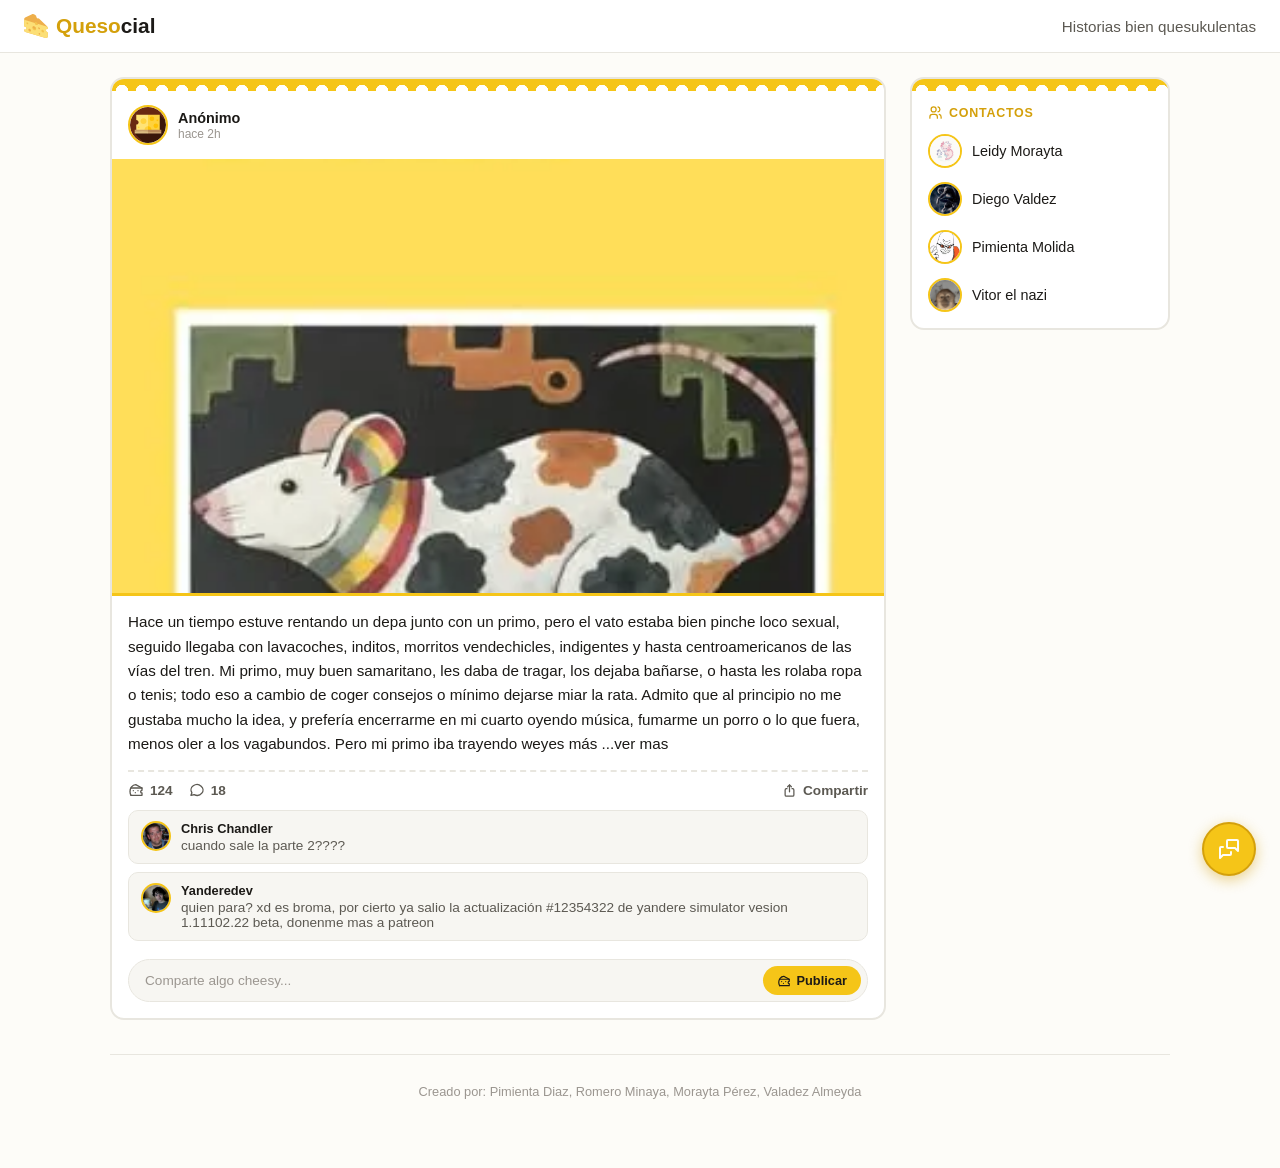
==== index.html @ 1cad921f "Lanzamiento de Quesocial Primer y ultimo commit, espero" ====
<!DOCTYPE html>
<html lang="es">
<head>
    <meta charset="UTF-8">
    <meta name="viewport" content="width=device-width, initial-scale=1.0">
    <title>Quesocial</title>
    <link rel="stylesheet" href="index.css">
</head>
<body>

    <header class="header">
        <div class="logo_mamalon">
            <a href="index.html">
                <img src="Logo.svg" alt="Logo Quesocial" class="logo-icon">
                <h1><span class="logo-queso">Queso</span><span class="logo-cial">cial</span></h1>
            </a>
        </div>
        <div class="username_header">
            <span>Historias bien quesukulentas</span>
        </div>
    </header>

    <main class="contenedor">

        <section class="feed">
            <article class="publicación">
                <div class="publi__author">
                    <img src="Sinonimo.svg" alt="Avatar Anónimo" class="avatar-default" style="border-radius: 50%; object-fit: cover; width: 40px; height: 40px;">
                    <div class="publi__author-info">
                        <span class="publi__author-name">Anónimo</span>
                        <span class="publi__author-time">hace 2h</span>
                    </div>
                </div>
                <div class="contenedor_imagen">
                    <img src="ratita.webp" alt="Ilustración de una rata estilo arte popular" class="publi__image">
                </div>

                <p class="publi__text">
                    Hace un tiempo estuve rentando un depa junto con un primo, pero el vato estaba bien pinche loco sexual, seguido llegaba con lavacoches, inditos, morritos vendechicles, indigentes y hasta centroamericanos de las vías del tren. Mi primo, muy buen samaritano, les daba de tragar, los dejaba bañarse, o hasta les rolaba ropa o tenis; todo eso a cambio de coger consejos o mínimo dejarse miar la rata.
                    Admito que al principio no me gustaba mucho la idea, y prefería encerrarme en mi cuarto oyendo música, fumarme un porro o lo que fuera, menos oler a los vagabundos. Pero mi primo iba trayendo weyes más ...ver mas
                </p>

                <div class="publi__reactions">
                    <span class="reaction">
                        <svg class="icon" width="16" height="16" viewBox="0 0 24 24" fill="none" stroke="currentColor" stroke-width="2" stroke-linecap="round" stroke-linejoin="round" aria-hidden="true"><path stroke="none" d="M0 0h24v24H0z" fill="none" /><path d="M4.519 20.008l16.481 -.008v-3.5a2 2 0 1 1 0 -4v-3.5h-16.722" /><path d="M21 9l-9.385 -4.992c-2.512 .12 -4.758 1.42 -6.327 3.425c-1.423 1.82 -2.288 4.221 -2.288 6.854c0 2.117 .56 4.085 1.519 5.721" /><path d="M15 13v.01" /><path d="M8 13v.01" /><path d="M11 16v.01" /></svg>
                        124
                    </span>
                    <span class="reaction">
                        <svg class="icon" width="16" height="16" viewBox="0 0 24 24" fill="none" stroke="currentColor" stroke-width="2" stroke-linecap="round" stroke-linejoin="round" aria-hidden="true"><path stroke="none" d="M0 0h24v24H0z" fill="none" /><path d="M3 20l1.3 -3.9c-2.324 -3.437 -1.426 -7.872 2.1 -10.374c3.526 -2.501 8.59 -2.296 11.845 .48c3.255 2.777 3.695 7.266 1.029 10.501c-2.666 3.235 -7.615 4.215 -11.574 2.293l-4.7 1" /></svg>
                        18
                    </span>
                    <span class="reaction reaction--share">
                        <svg class="icon" width="15" height="15" viewBox="0 0 24 24" fill="none" stroke="currentColor" stroke-width="2" stroke-linecap="round" stroke-linejoin="round" aria-hidden="true"><path stroke="none" d="M0 0h24v24H0z" fill="none" /><path d="M8 9h-1a2 2 0 0 0 -2 2v8a2 2 0 0 0 2 2h10a2 2 0 0 0 2 -2v-8a2 2 0 0 0 -2 -2h-1" /><path d="M12 14v-11" /><path d="M9 6l3 -3l3 3" /></svg>
                        Compartir
                    </span>
                </div>

                <div class="publi__comments">
                    <div class="comment">
                        <img src="chris.jpg" alt="Avatar de Chris Chandler" class="comment__img">
                        <div class="comment__body">
                            <span class="chat-coment">Chris Chandler</span>
                            <span class="comment__texto">cuando sale la parte 2????</span>
                        </div>
                    </div>
                    <div class="comment">
                        <img src="yanderedev.jpg" alt="Avatar de Yanderedev" class="comment__img">
                        <div class="comment__body">
                            <span class="chat-coment">Yanderedev</span>
                            <span class="comment__texto">quien para? xd es broma, por cierto ya salio la actualización #12354322 de yandere simulator vesion 1.11102.22 beta, donenme mas a patreon</span>
                        </div>
                    </div>
                </div>

                <div class="comment-form">
                    <input type="text" class="comment-form__input" placeholder="Comparte algo cheesy...">
                    <button type="button" class="comment-form__submit">
                        <svg class="icon" width="14" height="14" viewBox="0 0 24 24" fill="none" stroke="currentColor" stroke-width="2" stroke-linecap="round" stroke-linejoin="round" aria-hidden="true"><path stroke="none" d="M0 0h24v24H0z" fill="none" /><path d="M4.519 20.008l16.481 -.008v-3.5a2 2 0 1 1 0 -4v-3.5h-16.722" /><path d="M21 9l-9.385 -4.992c-2.512 .12 -4.758 1.42 -6.327 3.425c-1.423 1.82 -2.288 4.221 -2.288 6.854c0 2.117 .56 4.085 1.519 5.721" /><path d="M15 13v.01" /><path d="M8 13v.01" /><path d="M11 16v.01" /></svg>
                        Publicar
                    </button>
                </div>
            </article>
        </section>

        <aside class="sidebar">
            <h2 class="sidebar__title">
                <svg class="icon" width="15" height="15" viewBox="0 0 24 24" fill="none" stroke="currentColor" stroke-width="2" stroke-linecap="round" stroke-linejoin="round" aria-hidden="true"><path stroke="none" d="M0 0h24v24H0z" fill="none" /><path d="M5 7a4 4 0 1 0 8 0a4 4 0 1 0 -8 0" /><path d="M3 21v-2a4 4 0 0 1 4 -4h4a4 4 0 0 1 4 4v2" /><path d="M16 3.13a4 4 0 0 1 0 7.75" /><path d="M21 21v-2a4 4 0 0 0 -3 -3.85" /></svg>
                Contactos
            </h2>
            <ul class="lista_chat">
                <li class="chat-list__item">
                    <a href="Avatar.html" class="chat-list__link">
                        <img class="chat-list__avatar" src="ajolote.jpeg" alt="Avatar de Leidy">
                        <span class="chat-list__name">Leidy Morayta</span>
                    </a>
                </li>
                <li class="chat-list__item">
                    <a href="Avatar2.html" class="chat-list__link">
                        <img class="chat-list__avatar" src="joker.jpeg" alt="Avatar de Diego">
                        <span class="chat-list__name">Diego Valdez</span>
                    </a>
                </li>
                <li class="chat-list__item">
                    <a href="Avatar4.html" class="chat-list__link">
                        <img class="chat-list__avatar" src="reddit.jpeg" alt="Avatar de Angela">
                        <span class="chat-list__name">Pimienta Molida</span>
                    </a>
                </li>
                <li class="chat-list__item">
                    <a href="Avatar3.html" class="chat-list__link">
                        <img class="chat-list__avatar" src="gatito.jpeg" alt="Avatar de Victor">
                        <span class="chat-list__name">Vitor el nazi</span>
                    </a>
                </li>
            </ul>
        </aside>

        <footer class="footer">
            <p class="textito">Creado por: Pimienta Diaz, Romero Minaya, Morayta Pérez, Valadez Almeyda</p>
        </footer>

    </main>

    <button class="chat-button" aria-label="Abrir chat">
        <svg class="icon" width="24" height="24" viewBox="0 0 24 24" fill="none" stroke="#FDFCF8" stroke-width="2" stroke-linecap="round" stroke-linejoin="round" aria-hidden="true"><path stroke="none" d="M0 0h24v24H0z" fill="none" /><path d="M21 14l-3 -3h-7a1 1 0 0 1 -1 -1v-6a1 1 0 0 1 1 -1h9a1 1 0 0 1 1 1v10" /><path d="M14 15v2a1 1 0 0 1 -1 1h-7l-3 3v-10a1 1 0 0 1 1 -1h2" /></svg>
    </button>

</body>
</html>
---- index.css ----
/* index.html */

* {
    box-sizing: border-box;
}

body {
    margin: 0;
    font-family: 'Segoe UI', Arial, sans-serif;
    background-color: #FDFCF8;
    color: #1C1A17;
}

.icon {
    flex-shrink: 0;
}

.header {
    display: flex;
    align-items: center;
    justify-content: space-between;
    flex-wrap: wrap;
    gap: 10px;
    padding: 14px 24px;
    background-color: #FFFFFF;
    border-bottom: 1px solid #E8E6DF;
    position: sticky;
    top: 0;
    z-index: 10;
}

.logo_mamalon a {
    display: flex;
    align-items: center;
    gap: 8px;
    text-decoration: none;
}

.logo_mamalon h1 {
    margin: 0;
    font-size: 1.3rem;
    font-weight: 800;
}

.logo-icon {
    width: 24px;
    height: auto;
    flex-shrink: 0;
}

.logo-queso {
    color: #D4A00B;
}

.logo-cial {
    color: #1C1A17;
}

.username_header {
    font-size: .95rem;
    color: #5C5952;
    font-weight: 500;
}

.contenedor {
    display: flex;
    flex-wrap: wrap;
    gap: 24px;
    max-width: 1100px;
    margin: 0 auto;
    padding: 24px 20px 40px;
    align-items: flex-start;
}

.feed {
    display: flex;
    flex-direction: column;
    gap: 20px;
    flex: 1;
    min-width: 0;
}

.publicación {
    position: relative;
    background-color: #FFFFFF;
    border: 2px solid #E8E6DF;
    border-radius: 14px;
    overflow: hidden;
}

    .publicación::before,
    .sidebar::before {
        content: "";
        display: block;
        height: 12px;
        background-image: radial-gradient(circle at 10px 12px, transparent 6px, #F5C518 6.5px);
        background-size: 20px 12px;
        background-repeat: repeat-x;
    }

.sidebar::before {
    margin: -16px -16px 14px;
}

.publi__author {
    display: flex;
    align-items: center;
    gap: 10px;
    padding: 14px 16px 14px;
}

.avatar-default {
    display: inline-flex;
    align-items: center;
    justify-content: center;
    width: 36px;
    height: 36px;
    border-radius: 50%;
    background-color: #F7F6F2;
    border: 2px solid #F5C518;
    flex-shrink: 0;
}

.publi__author-info {
    display: flex;
    flex-direction: column;
    line-height: 1.25;
}

.publi__author-name {
    font-weight: 700;
    font-size: .9rem;
    color: #1C1A17;
}

.publi__author-time {
    font-size: .75rem;
    color: #9B9690;
}

.contenedor_imagen {
    width: 100%;
    padding-top: 56.25%;
    position: relative;
    overflow: hidden;
    background-color: #F7F6F2;
    border-bottom: 3px solid #F5C518;
}

.publi__image {
    position: absolute;
    top: 0;
    left: 0;
    width: 100%;
    height: 100%;
    object-fit: cover;
    display: block;
}

.publi__text {
    margin: 14px 16px;
    line-height: 1.6;
    color: #1C1A17;
    font-size: .95rem;
}

.publi__reactions {
    display: flex;
    align-items: center;
    gap: 16px;
    margin: 0 16px 12px;
    padding-top: 10px;
    border-top: 2px dashed #E8E6DF;
}

.reaction {
    display: flex;
    align-items: center;
    gap: 6px;
    font-size: .85rem;
    font-weight: 600;
    color: #5C5952;
}

    .reaction:hover {
        color: #D4A00B;
    }

.reaction--share {
    margin-left: auto;
    cursor: pointer;
}

    .reaction--share:hover {
        color: #D4A00B;
    }

.publi__comments {
    display: flex;
    flex-direction: column;
    gap: 8px;
    padding: 0 16px 16px;
}

.comment {
    display: flex;
    align-items: flex-start;
    gap: 10px;
    padding: 10px 12px;
    background-color: #F7F6F2;
    border: 1px solid #E8E6DF;
    border-radius: 10px;
    font-size: .85rem;
}

.comment__img {
    width: 30px;
    height: 30px;
    border-radius: 50%;
    object-fit: cover;
    border: 2px solid #F5C518;
    flex-shrink: 0;
    box-shadow: inset 5px -6px 0 -4px #F7F6F2, inset -6px 5px 0 -4px #F7F6F2;
}

.comment__body {
    display: flex;
    flex-direction: column;
    gap: 2px;
}

.chat-coment {
    font-weight: 700;
    font-size: .8rem;
    color: #1C1A17;
}

.comment__texto {
    color: #5C5952;
}

.comment-form {
    display: flex;
    align-items: center;
    gap: 10px;
    margin: 2px 16px 16px;
    padding: 6px 6px 6px 14px;
    background-color: #F7F6F2;
    border: 1px solid #E8E6DF;
    border-radius: 24px;
}

.comment-form__input {
    flex: 1;
    min-width: 0;
    border: none;
    background: transparent;
    font-size: .85rem;
    font-family: inherit;
    color: #1C1A17;
    outline: none;
}

    .comment-form__input::placeholder {
        color: #9B9690;
    }

.comment-form__submit {
    display: flex;
    align-items: center;
    gap: 6px;
    border: none;
    background-color: #F5C518;
    color: #1C1A17;
    font-weight: 700;
    font-size: .8rem;
    font-family: inherit;
    padding: 7px 14px;
    border-radius: 18px;
    cursor: pointer;
}

.sidebar {
    position: relative;
    background-color: #FFFFFF;
    border: 2px solid #E8E6DF;
    border-radius: 14px;
    overflow: hidden;
    padding: 16px;
    height: fit-content;
    width: 260px; 
}

    .sidebar > .sidebar__title {
        margin-top: 6px;
    }

.sidebar__title {
    display: flex;
    align-items: center;
    gap: 6px;
    margin: 0 0 14px;
    font-size: .78rem;
    font-weight: 700;
    letter-spacing: .06em;
    text-transform: uppercase;
    color: #D4A00B;
}

.lista_chat {
    list-style: none;
    margin: 0;
    padding: 0;
    display: flex;
    flex-direction: column;
    gap: 14px;
}

.chat-list__link {
    display: flex;
    align-items: center;
    gap: 10px;
    text-decoration: none;
    color: #1C1A17;
}

img.chat-list__avatar {
    width: 34px;
    height: 34px;
    border-radius: 50%;
    object-fit: cover;
    border: 2px solid #F5C518;
    box-shadow: inset 5px -6px 0 -4px #FFFFFF, inset -6px 5px 0 -4px #FFFFFF;
}

div.chat-list__avatar {
    display: none;
}

.chat-list__name {
    font-size: .9rem;
    font-weight: 500;
}

.chat-button {
    position: fixed;
    bottom: 24px;
    right: 24px;
    width: 54px;
    height: 54px;
    border-radius: 50%;
    background-color: #F5C518;
    border: 2px solid #D4A00B;
    cursor: pointer;
    box-shadow: 0 4px 14px rgba(212, 160, 11, .45);
    display: flex;
    align-items: center;
    justify-content: center;
    padding: 0;
    z-index: 20;
}

.footer {
    width: 100%;
    text-align: center;
    padding: 16px;
    margin-top: 10px;
    border-top: 1px solid #E8E6DF;
    font-size: .8rem;
    color: #9B9690;
    order: 99;
}

@media (max-width: 1000px) {
    .sidebar {
        width: 220px;
    }
}

@media (max-width: 760px) {
    .contenedor {
        flex-direction: column;
    }

    .sidebar {
        width: 100%;
        order: 2;
    }

    .feed {
        width: 100%;
    }
}

@media (max-width: 560px) {
    .header {
        padding: 12px 16px;
    }

    .contenedor {
        padding: 16px 12px 32px;
    }
}
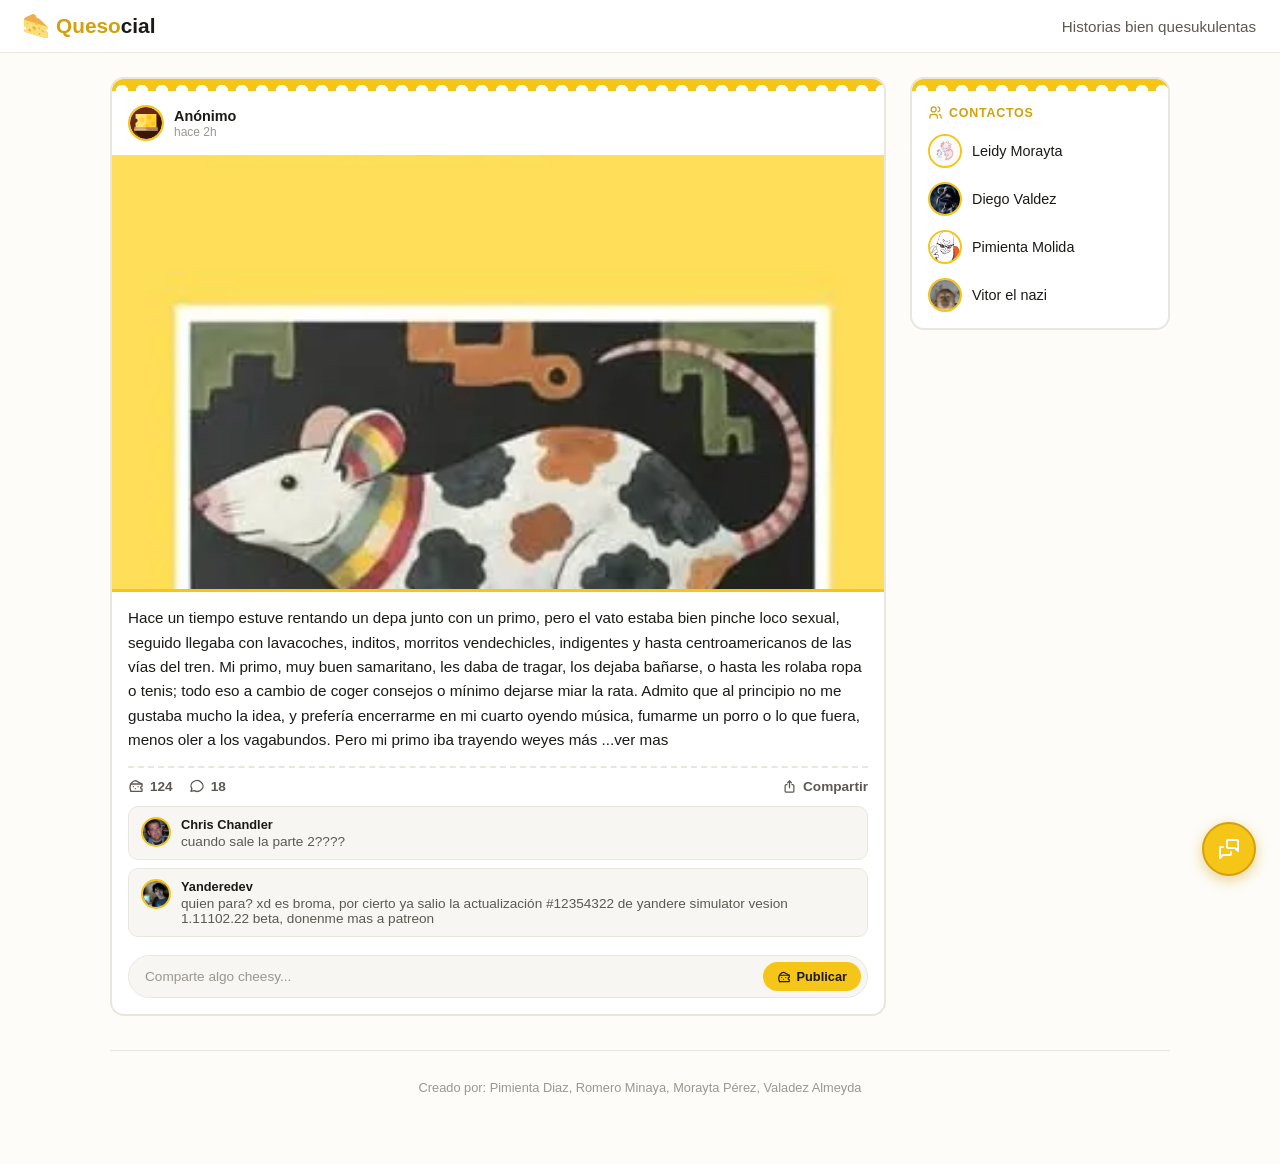
==== commit cec4b5af: "Actualizacion Quesocial Si hubo segundo commit :( - (Correcíón en index)" ====
--- a/index.html
+++ b/index.html
@@ -25,7 +25,7 @@
         <section class="feed">
             <article class="publicación">
                 <div class="publi__author">
-                    <img src="Sinonimo.svg" alt="Avatar Anónimo" class="avatar-default" style="border-radius: 50%; object-fit: cover; width: 40px; height: 40px;">
+                    <img src="Sinonimo.svg" alt="Avatar Anónimo" class="avatar-default">
                     <div class="publi__author-info">
                         <span class="publi__author-name">Anónimo</span>
                         <span class="publi__author-time">hace 2h</span>
--- a/index.css
+++ b/index.css
@@ -119,6 +119,7 @@
     background-color: #F7F6F2;
     border: 2px solid #F5C518;
     flex-shrink: 0;
+    object-fit: cover;
 }
 
 .publi__author-info {
